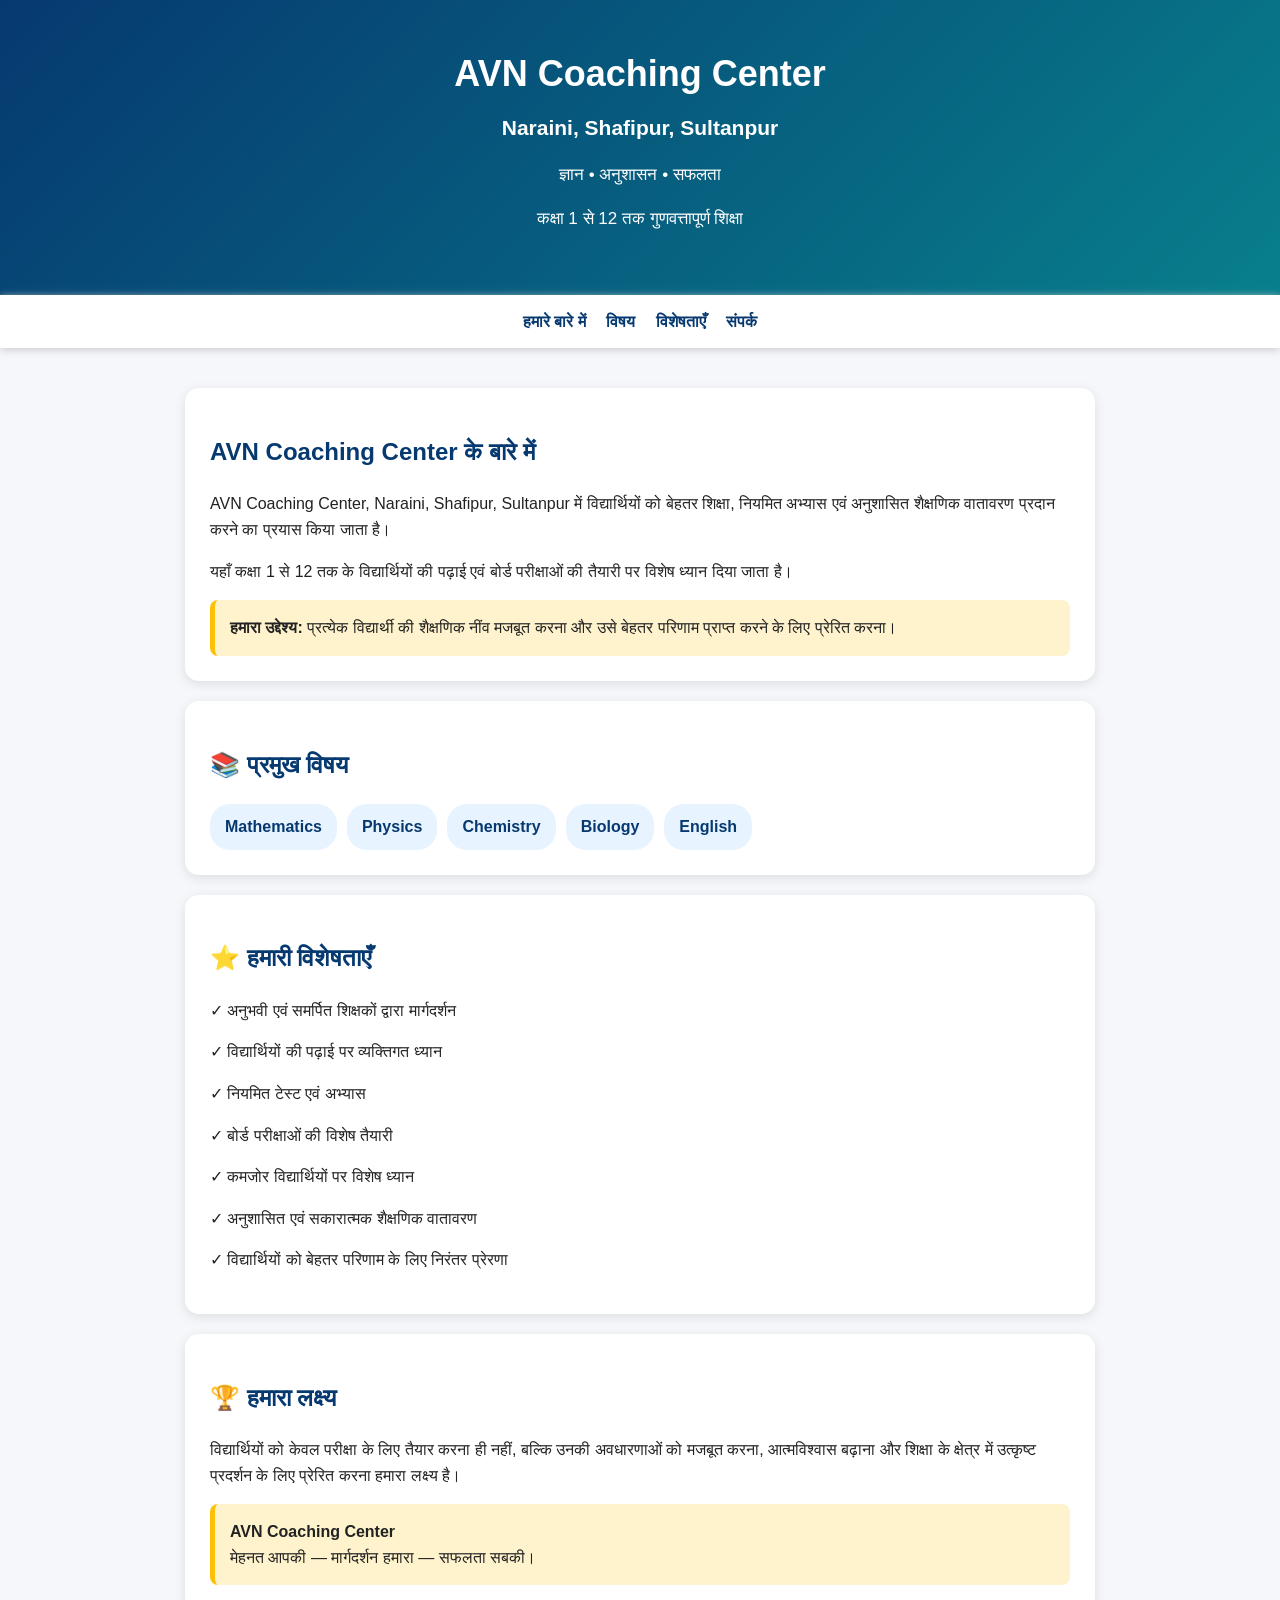
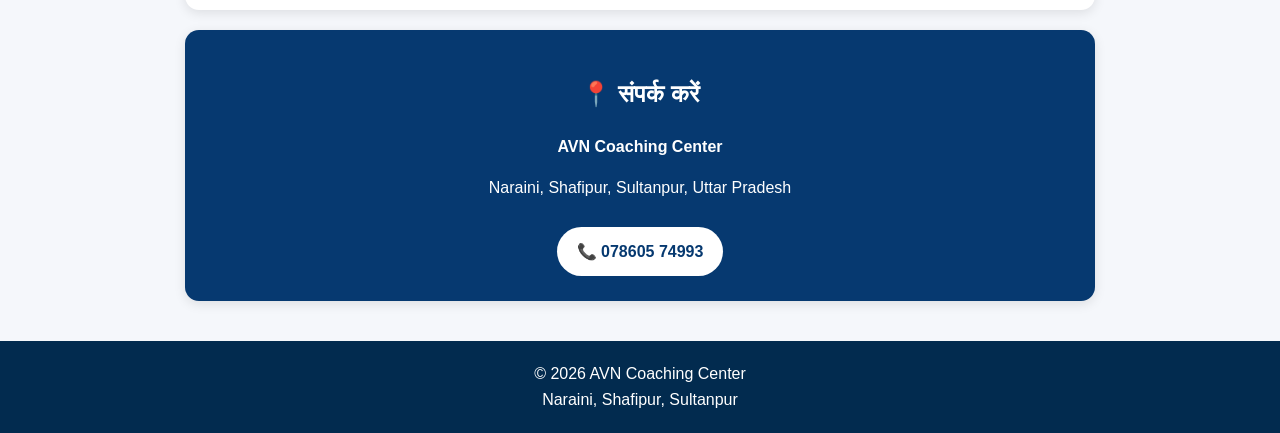
==== index.html @ ee7b9c40 "Add files via upload" ====
<!DOCTYPE html>
<html lang="hi">
<head>
  <meta charset="UTF-8">
  <meta name="viewport" content="width=device-width, initial-scale=1.0">
  <title>AVN Coaching Center | Naraini Shafipur Sultanpur</title>
  <meta name="description" content="AVN Coaching Center, Naraini, Shafipur, Sultanpur. कक्षा 1 से 12 तक गुणवत्तापूर्ण शिक्षा, अनुशासन, नियमित टेस्ट और बोर्ड परीक्षा की विशेष तैयारी।">
  <style>
    *{box-sizing:border-box}
    body{margin:0;font-family:Arial,sans-serif;background:#f5f7fb;color:#222;line-height:1.6}
    header{background:linear-gradient(135deg,#063970,#087f8c);color:#fff;text-align:center;padding:45px 20px}
    header h1{margin:0;font-size:36px}
    header h2{margin:8px 0;font-size:21px;color:#fff}
    header p{font-size:17px}
    nav{background:#fff;text-align:center;padding:14px;box-shadow:0 2px 8px #ccc}
    nav a{color:#063970;text-decoration:none;font-weight:bold;margin:8px}
    .container{max-width:950px;margin:auto;padding:20px}
    .card{background:#fff;margin:20px 0;padding:25px;border-radius:14px;box-shadow:0 3px 12px rgba(0,0,0,.1)}
    h2{color:#063970}
    .highlight{background:#fff3cd;border-left:5px solid #ffc107;padding:15px;border-radius:8px}
    .subjects{display:flex;flex-wrap:wrap;gap:10px}
    .subject{background:#e7f3ff;color:#063970;padding:10px 15px;border-radius:20px;font-weight:bold}
    .contact{background:#063970;color:#fff;text-align:center}
    .contact h2{color:#fff}
    .phone{display:inline-block;background:#fff;color:#063970;padding:12px 20px;margin-top:10px;border-radius:25px;text-decoration:none;font-weight:bold}
    footer{text-align:center;background:#022b4f;color:#fff;padding:20px}
    @media(max-width:600px){header h1{font-size:29px}}
  </style>
</head>
<body>
<header>
  <h1>AVN Coaching Center</h1>
  <h2>Naraini, Shafipur, Sultanpur</h2>
  <p>ज्ञान • अनुशासन • सफलता</p>
  <p>कक्षा 1 से 12 तक गुणवत्तापूर्ण शिक्षा</p>
</header>

<nav>
  <a href="#about">हमारे बारे में</a>
  <a href="#subjects">विषय</a>
  <a href="#features">विशेषताएँ</a>
  <a href="#contact">संपर्क</a>
</nav>

<div class="container">
  <section class="card" id="about">
    <h2>AVN Coaching Center के बारे में</h2>
    <p>AVN Coaching Center, Naraini, Shafipur, Sultanpur में विद्यार्थियों को बेहतर शिक्षा, नियमित अभ्यास एवं अनुशासित शैक्षणिक वातावरण प्रदान करने का प्रयास किया जाता है।</p>
    <p>यहाँ कक्षा 1 से 12 तक के विद्यार्थियों की पढ़ाई एवं बोर्ड परीक्षाओं की तैयारी पर विशेष ध्यान दिया जाता है।</p>
    <div class="highlight"><strong>हमारा उद्देश्य:</strong> प्रत्येक विद्यार्थी की शैक्षणिक नींव मजबूत करना और उसे बेहतर परिणाम प्राप्त करने के लिए प्रेरित करना।</div>
  </section>

  <section class="card" id="subjects">
    <h2>📚 प्रमुख विषय</h2>
    <div class="subjects">
      <span class="subject">Mathematics</span>
      <span class="subject">Physics</span>
      <span class="subject">Chemistry</span>
      <span class="subject">Biology</span>
      <span class="subject">English</span>
    </div>
  </section>

  <section class="card" id="features">
    <h2>⭐ हमारी विशेषताएँ</h2>
    <p>✓ अनुभवी एवं समर्पित शिक्षकों द्वारा मार्गदर्शन</p>
    <p>✓ विद्यार्थियों की पढ़ाई पर व्यक्तिगत ध्यान</p>
    <p>✓ नियमित टेस्ट एवं अभ्यास</p>
    <p>✓ बोर्ड परीक्षाओं की विशेष तैयारी</p>
    <p>✓ कमजोर विद्यार्थियों पर विशेष ध्यान</p>
    <p>✓ अनुशासित एवं सकारात्मक शैक्षणिक वातावरण</p>
    <p>✓ विद्यार्थियों को बेहतर परिणाम के लिए निरंतर प्रेरणा</p>
  </section>

  <section class="card">
    <h2>🏆 हमारा लक्ष्य</h2>
    <p>विद्यार्थियों को केवल परीक्षा के लिए तैयार करना ही नहीं, बल्कि उनकी अवधारणाओं को मजबूत करना, आत्मविश्वास बढ़ाना और शिक्षा के क्षेत्र में उत्कृष्ट प्रदर्शन के लिए प्रेरित करना हमारा लक्ष्य है।</p>
    <div class="highlight"><strong>AVN Coaching Center</strong><br>मेहनत आपकी — मार्गदर्शन हमारा — सफलता सबकी।</div>
  </section>

  <section class="card contact" id="contact">
    <h2>📍 संपर्क करें</h2>
    <p><strong>AVN Coaching Center</strong></p>
    <p>Naraini, Shafipur, Sultanpur, Uttar Pradesh</p>
    <a class="phone" href="tel:07860574993">📞 078605 74993</a>
  </section>
</div>

<footer>
  © 2026 AVN Coaching Center<br>
  Naraini, Shafipur, Sultanpur
</footer>
</body>
</html>
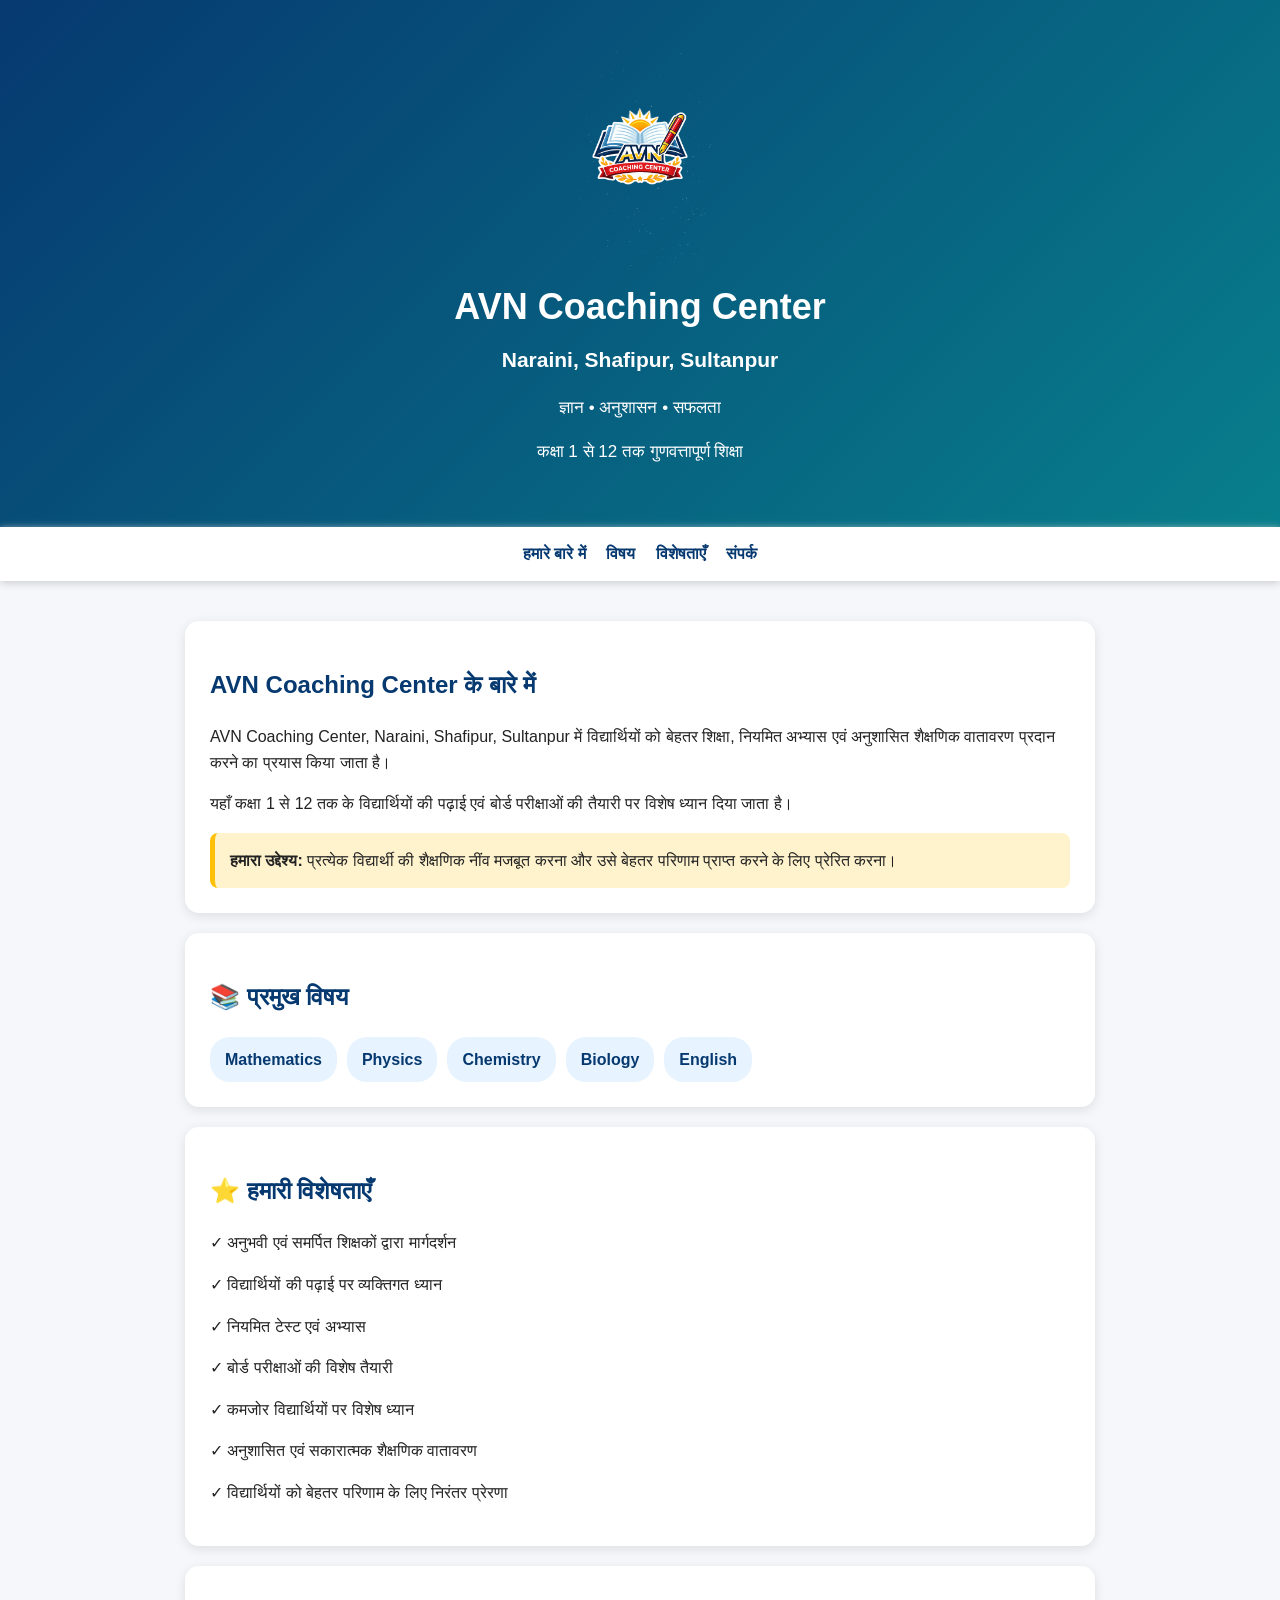
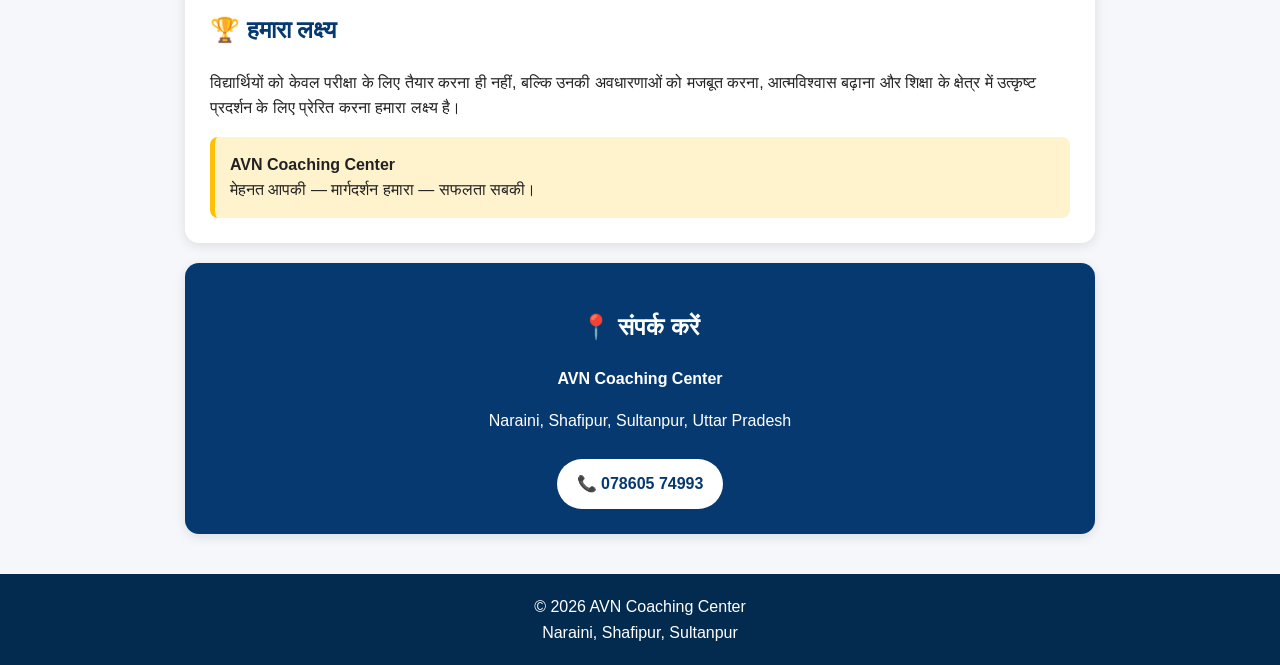
==== commit 46c12ff2: "AVN Coaching Center logo" ====
--- a/index.html
+++ b/index.html
@@ -29,6 +29,7 @@
 </head>
 <body>
 <header>
+  <img src="file_00000000124081f4a659f2d6ce7bf065.png" alt="AVN Coaching Center Logo" style="width:150px;max-width:40%;height:auto;">
   <h1>AVN Coaching Center</h1>
   <h2>Naraini, Shafipur, Sultanpur</h2>
   <p>ज्ञान • अनुशासन • सफलता</p>
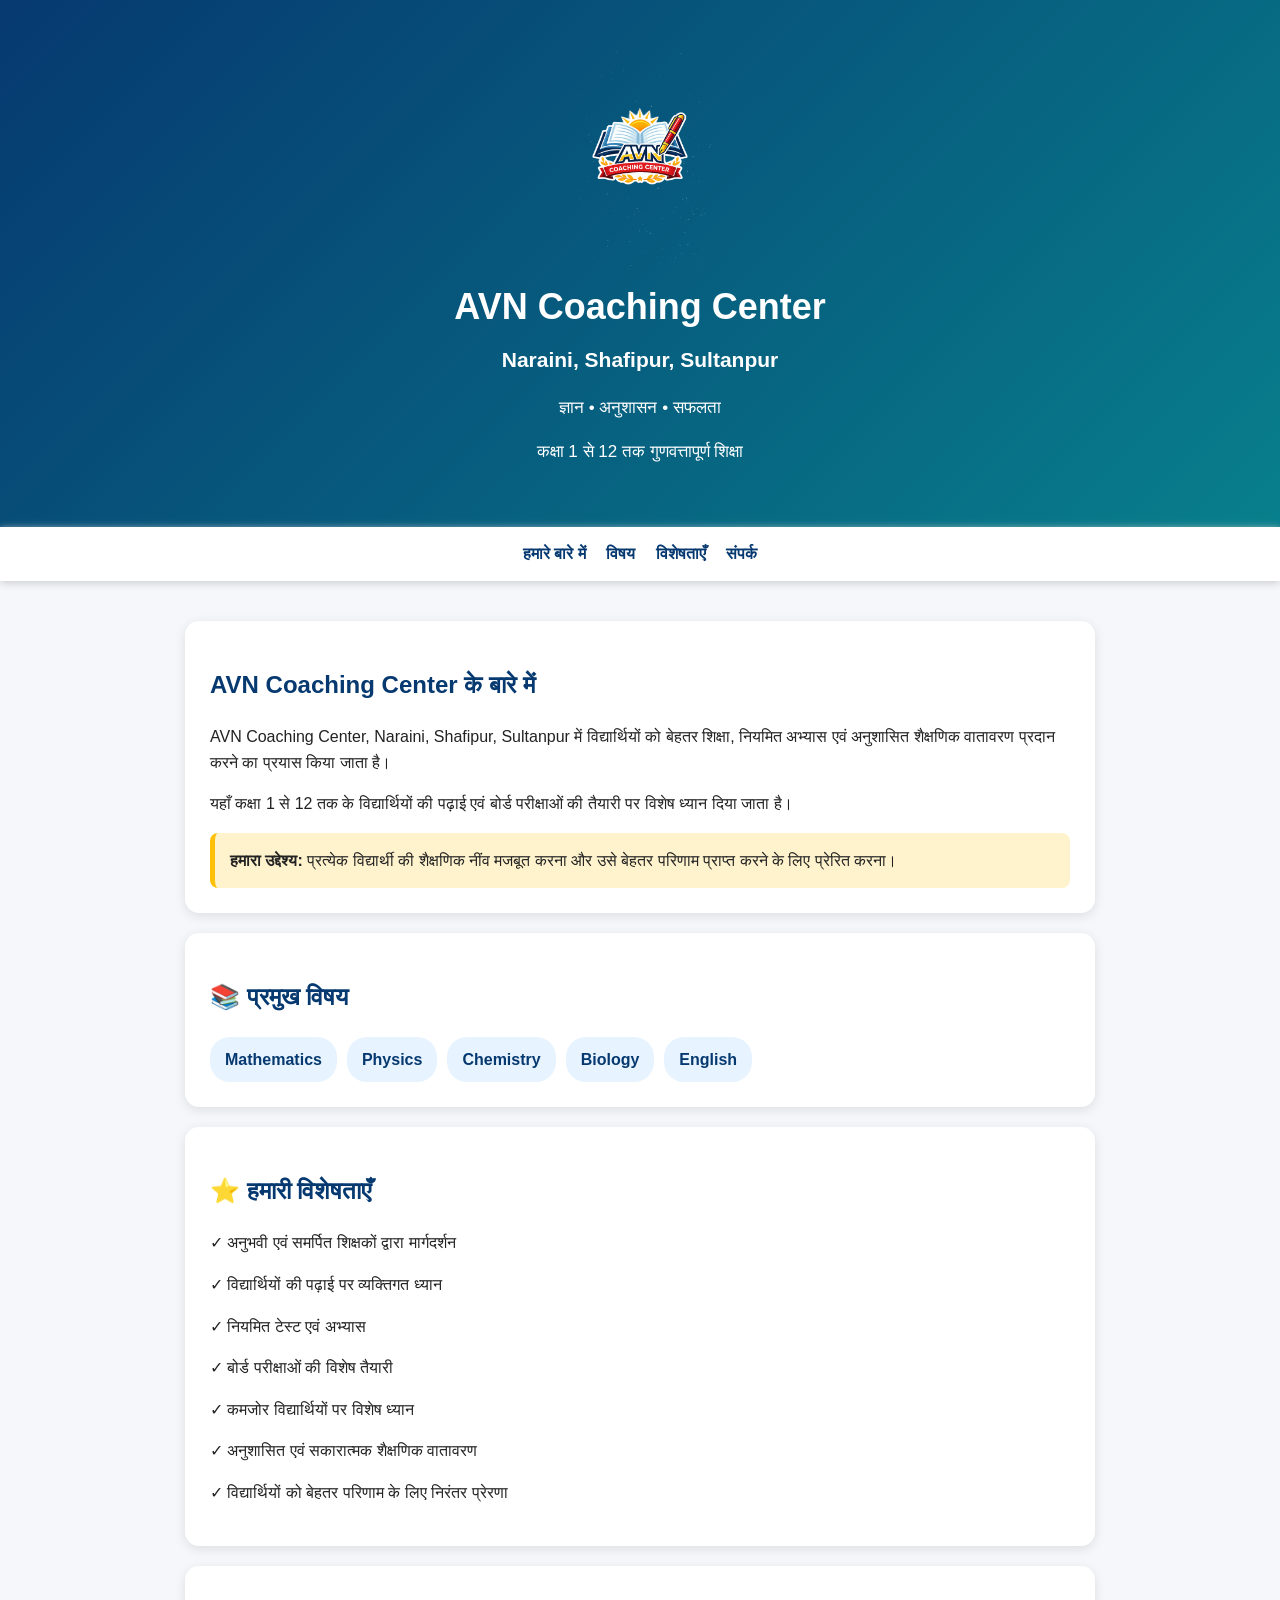
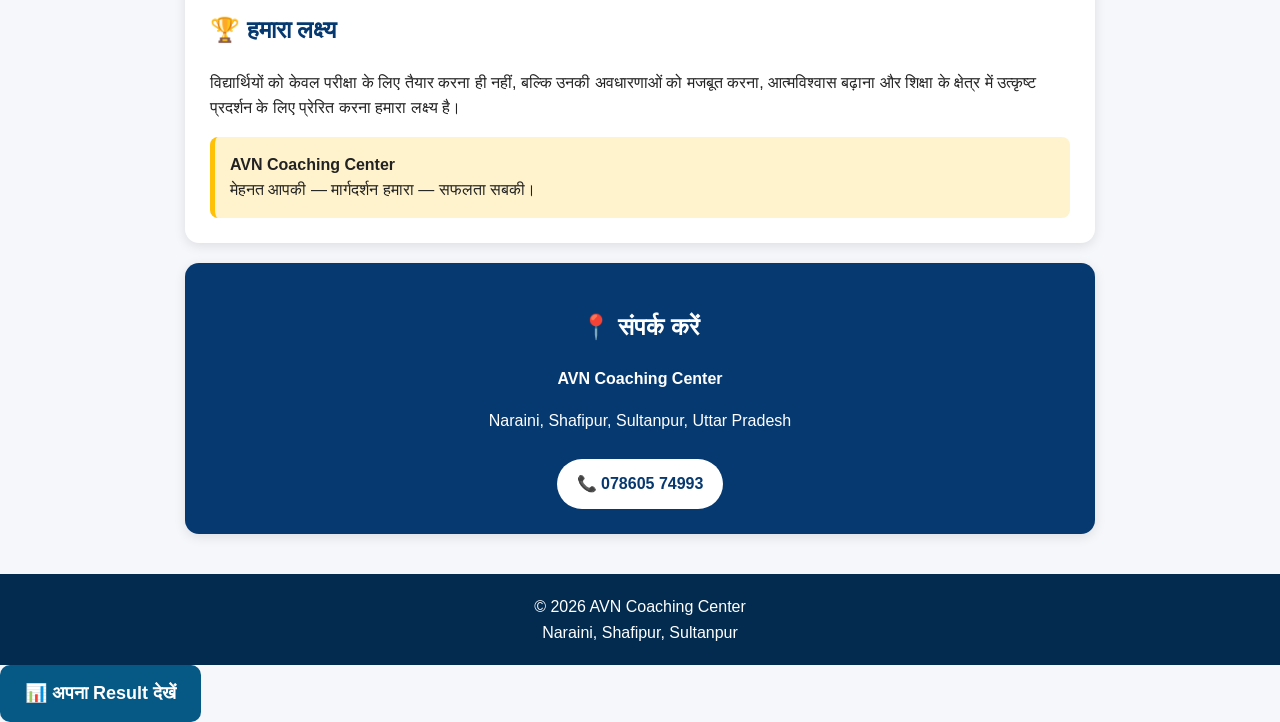
==== commit 26863b81: "Add link to view results in index.html" ====
--- a/index.html
+++ b/index.html
@@ -93,3 +93,14 @@
 </footer>
 </body>
 </html>
+<a href="result.html"
+   style="display:inline-block;
+          background:#075985;
+          color:white;
+          padding:14px 25px;
+          border-radius:10px;
+          text-decoration:none;
+          font-weight:bold;
+          font-size:18px;">
+   📊 अपना Result देखें
+</a>
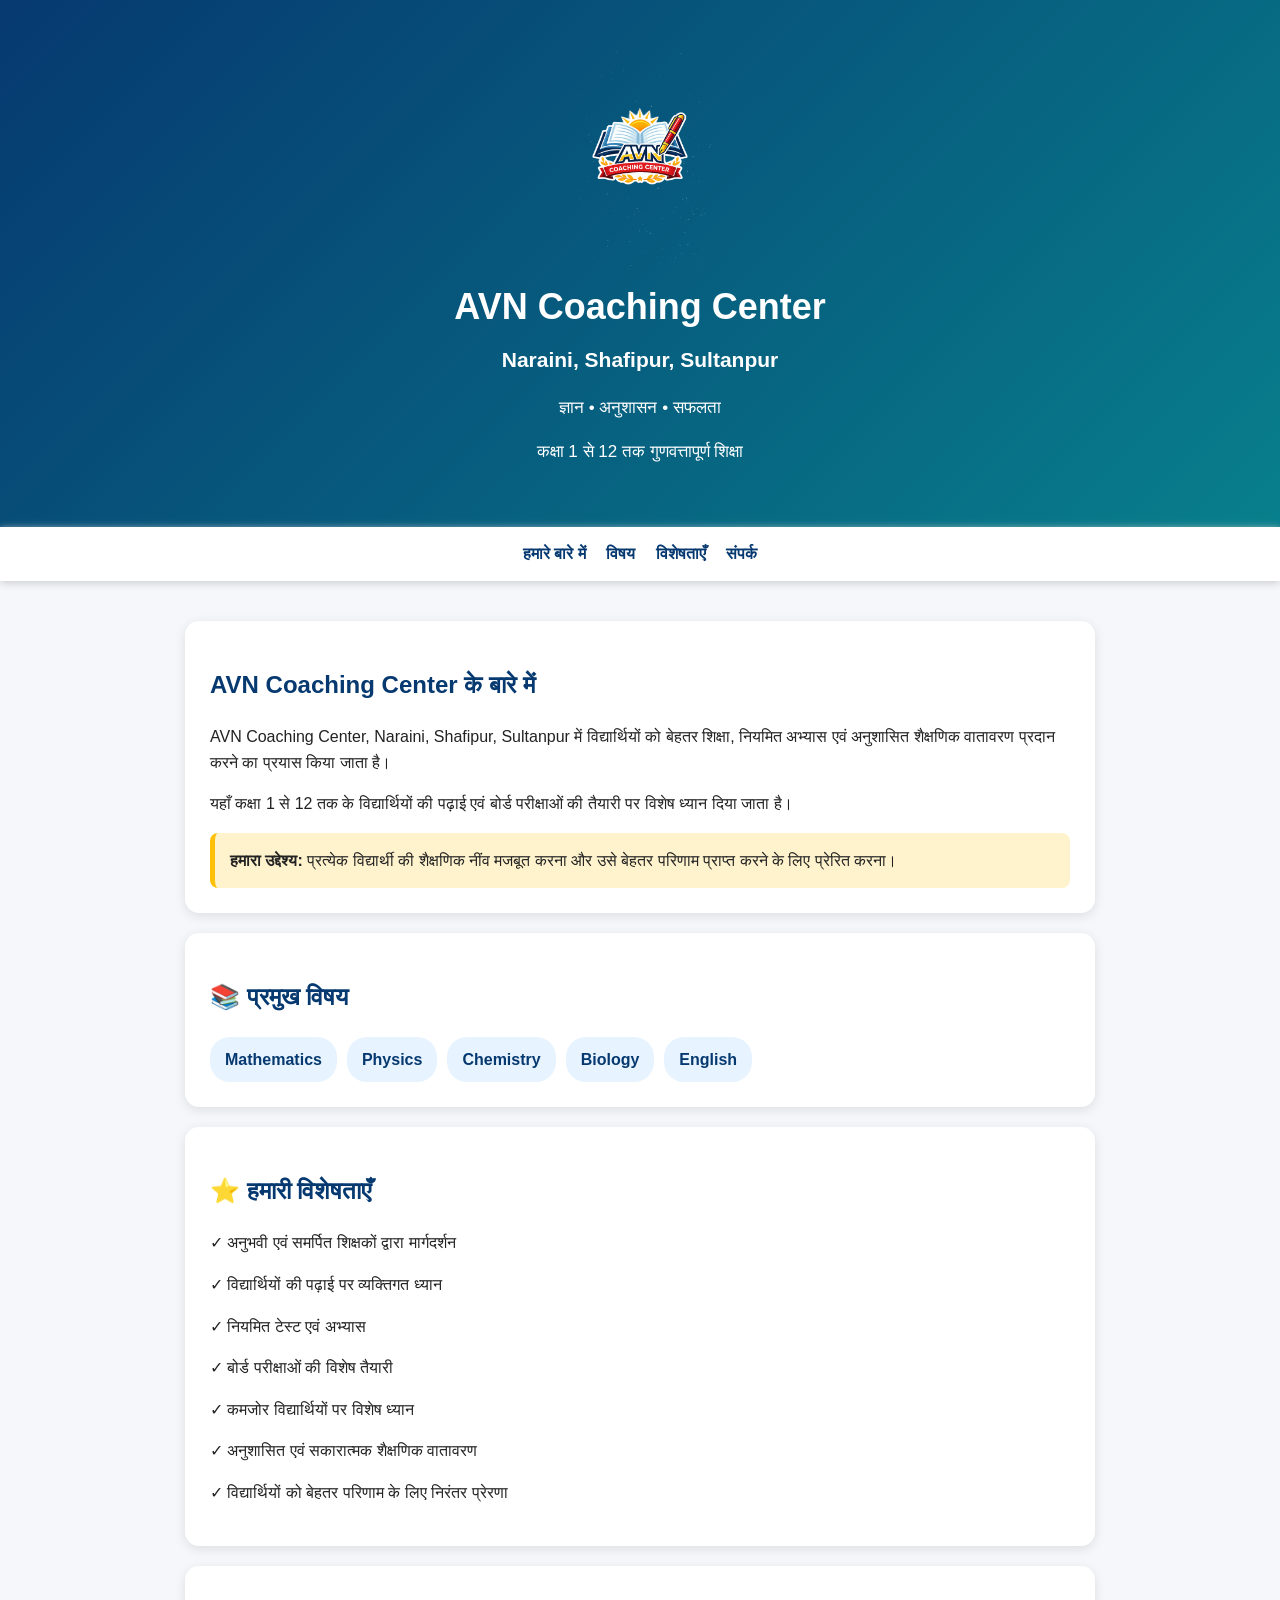
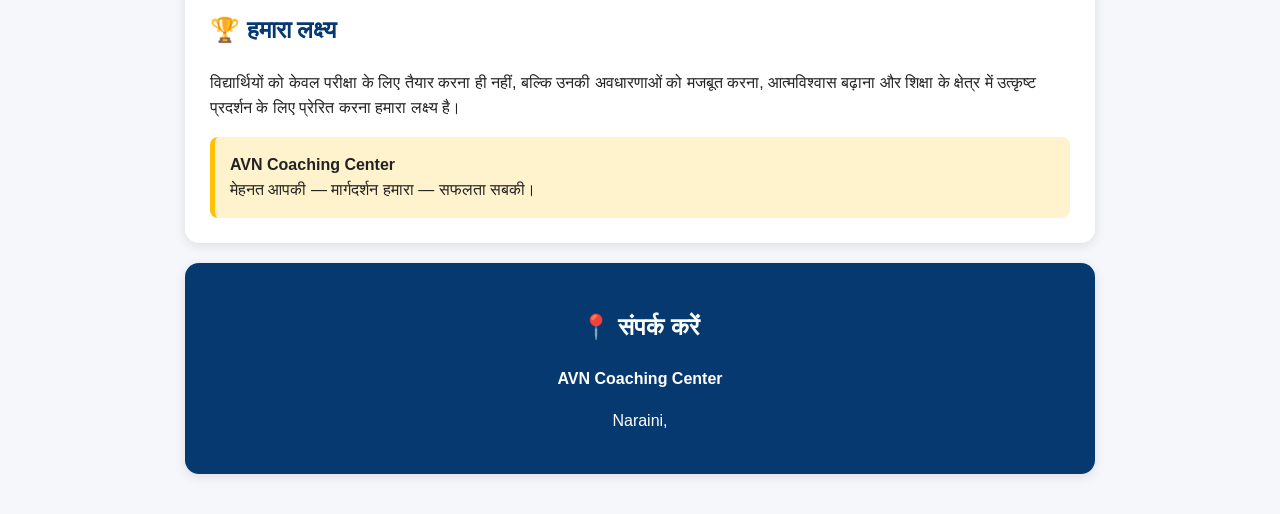
==== commit f487a737: "Update index.html" ====
--- a/index.html
+++ b/index.html
@@ -82,25 +82,4 @@
   <section class="card contact" id="contact">
     <h2>📍 संपर्क करें</h2>
     <p><strong>AVN Coaching Center</strong></p>
-    <p>Naraini, Shafipur, Sultanpur, Uttar Pradesh</p>
-    <a class="phone" href="tel:07860574993">📞 078605 74993</a>
-  </section>
-</div>
-
-<footer>
-  © 2026 AVN Coaching Center<br>
-  Naraini, Shafipur, Sultanpur
-</footer>
-</body>
-</html>
-<a href="result.html"
-   style="display:inline-block;
-          background:#075985;
-          color:white;
-          padding:14px 25px;
-          border-radius:10px;
-          text-decoration:none;
-          font-weight:bold;
-          font-size:18px;">
-   📊 अपना Result देखें
-</a>
+    <p>Naraini,
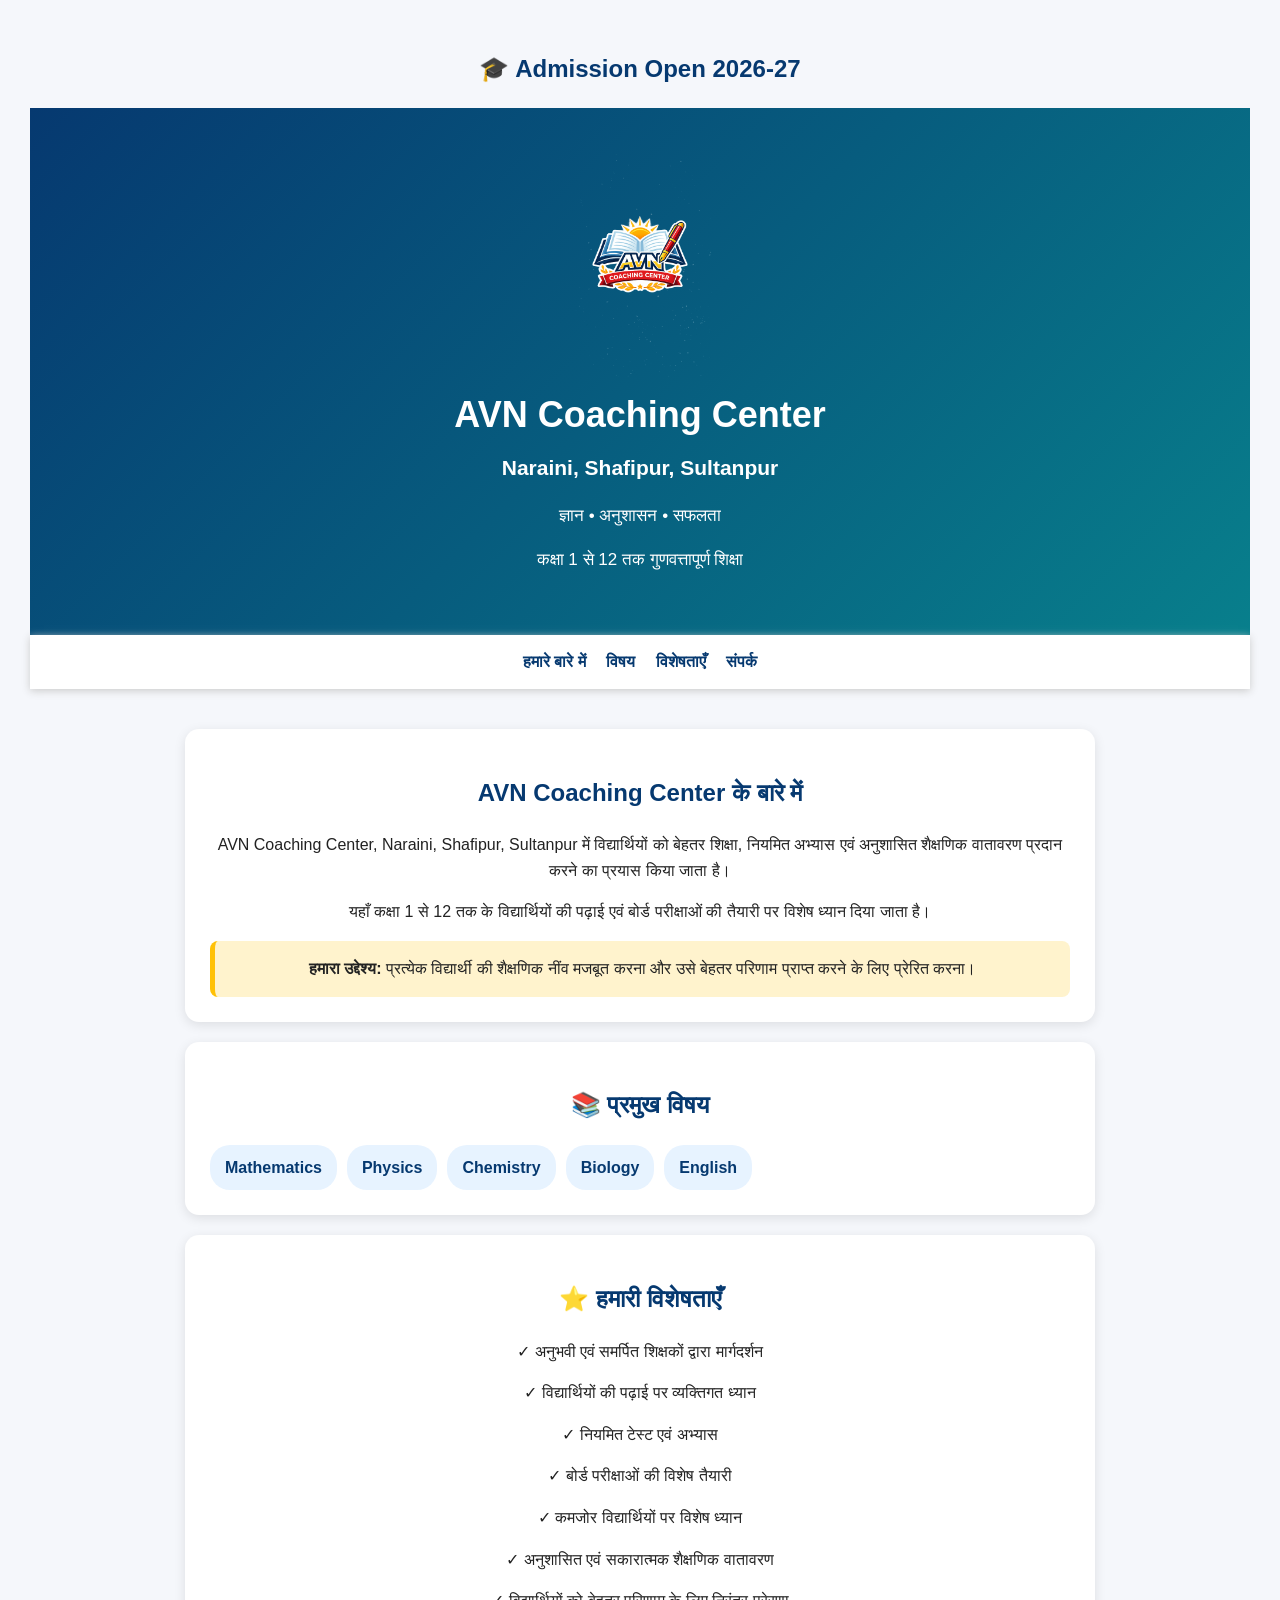
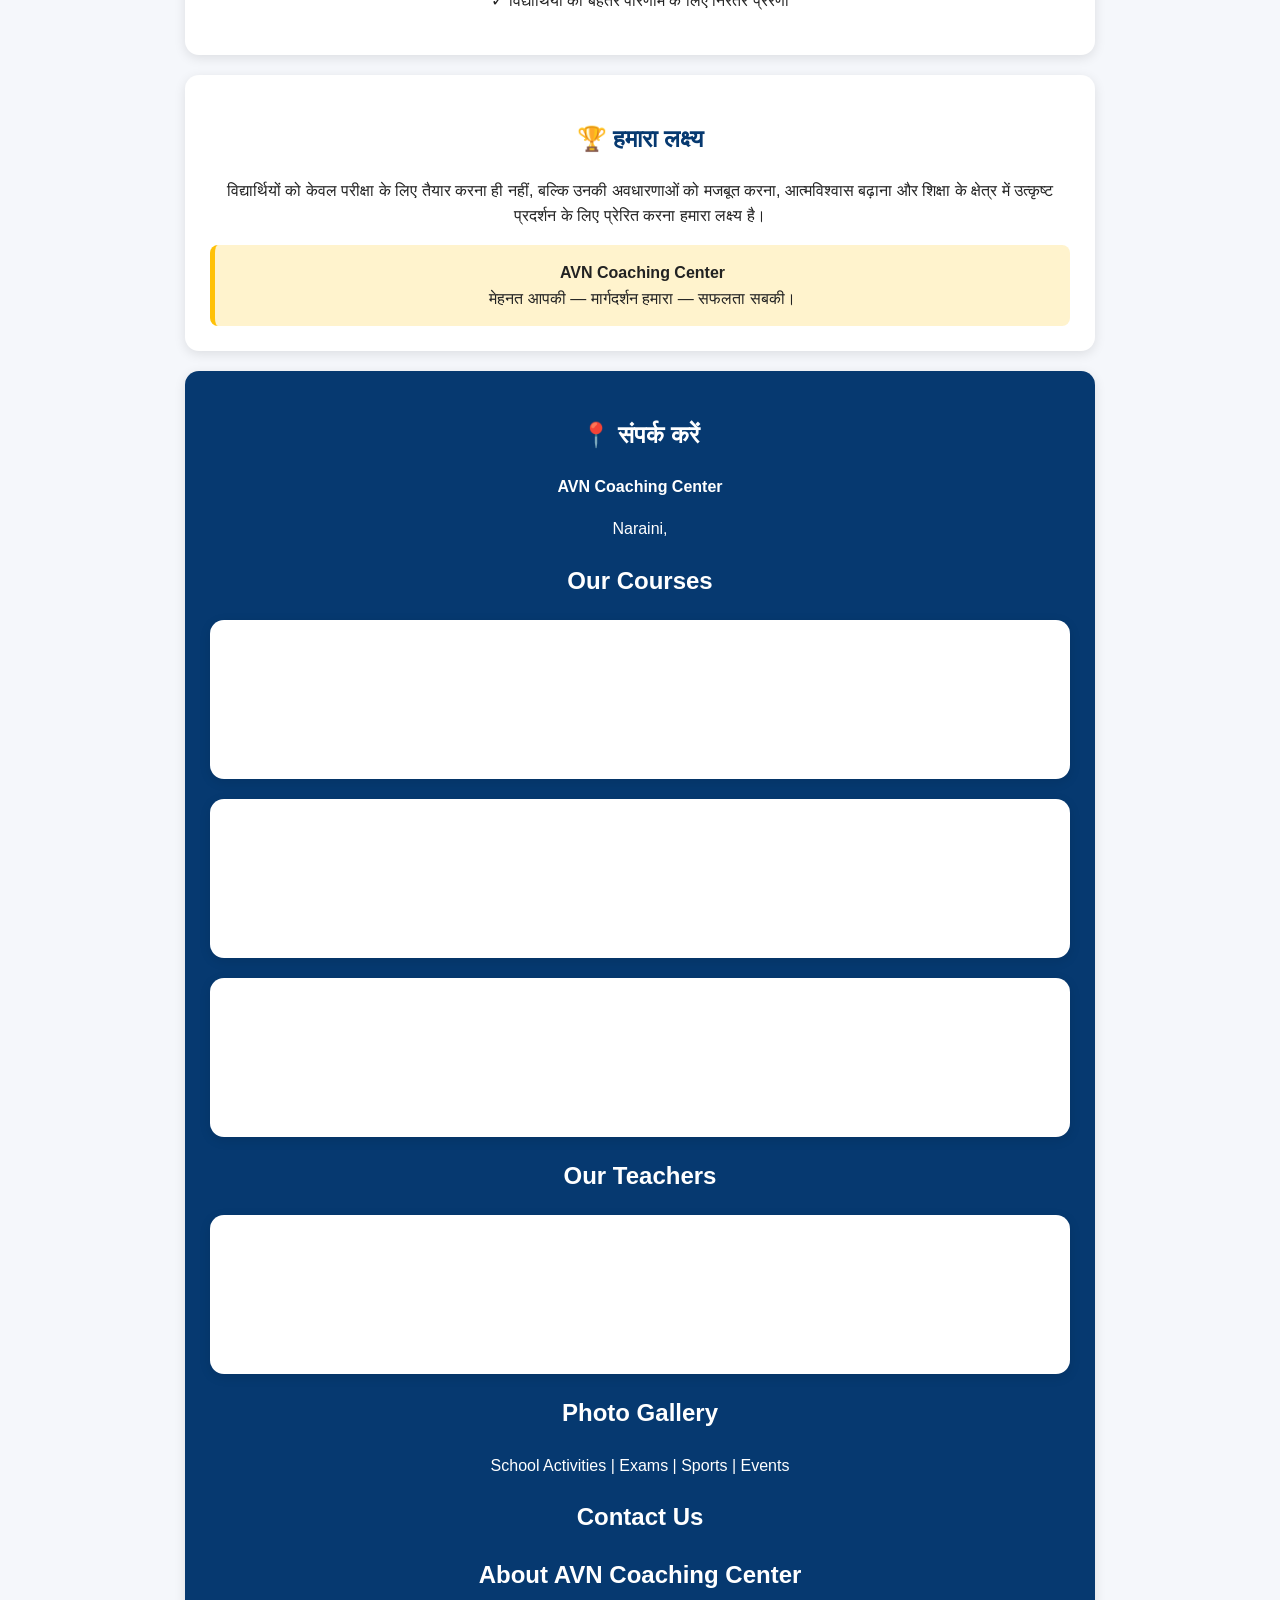
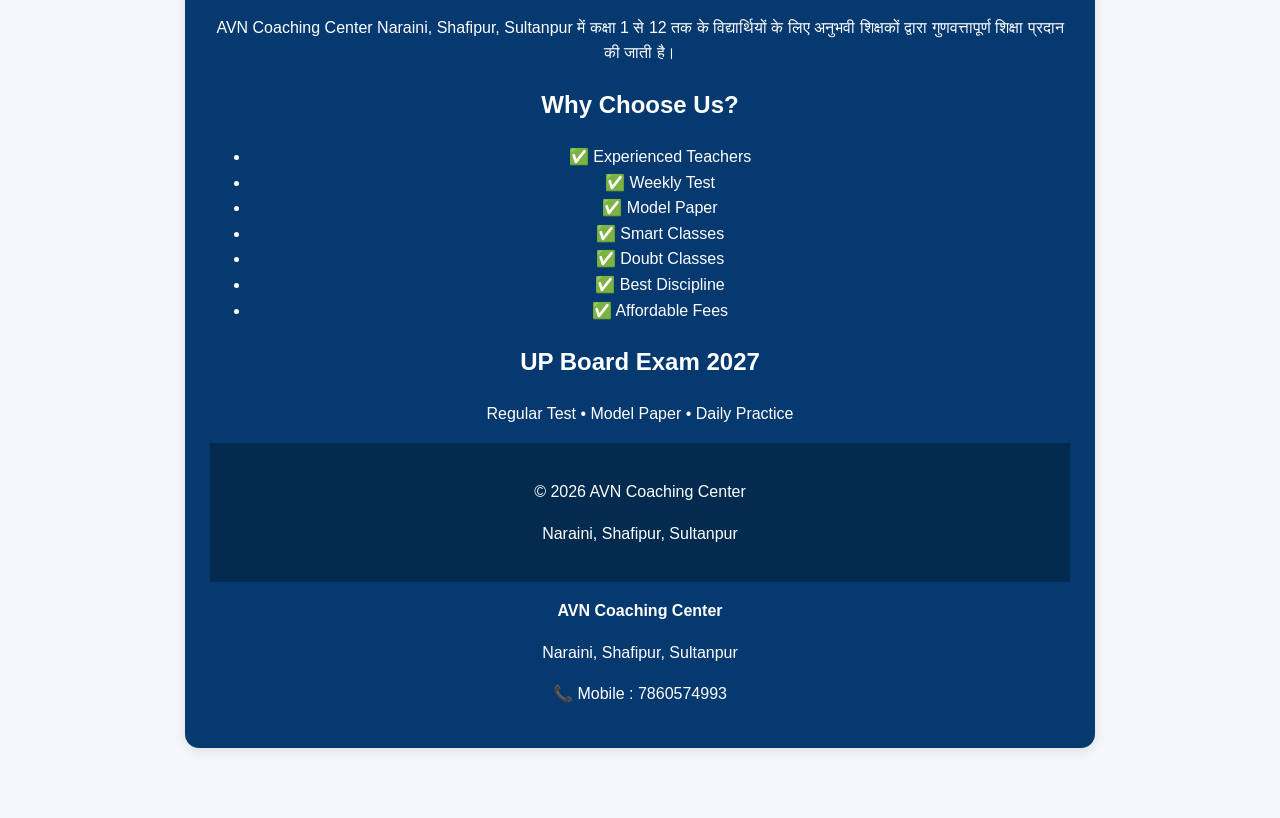
==== commit d78a6975: "Update index.html" ====
--- a/index.html
+++ b/index.html
@@ -26,6 +26,9 @@
     footer{text-align:center;background:#022b4f;color:#fff;padding:20px}
     @media(max-width:600px){header h1{font-size:29px}}
   </style>
+  <section style="text-align:center;padding:30px;">
+  <h2>🎓 Admission Open 2026-27</h2>
+
 </head>
 <body>
 <header>
@@ -83,3 +86,135 @@
     <h2>📍 संपर्क करें</h2>
     <p><strong>AVN Coaching Center</strong></p>
     <p>Naraini,
+<section class="courses">
+
+<h2>Our Courses</h2>
+
+<div class="card">
+
+<h3>Class 1 to 5</h3>
+
+<p>All Subjects</p>
+
+</div>
+
+<div class="card">
+
+<h3>Class 6 to 10</h3>
+
+<p>Math | Science | English</p>
+
+</div>
+
+<div class="card">
+
+<h3>Class 11 & 12</h3>
+
+<p>Physics | Chemistry | Biology | Mathematics</p>
+
+</div>
+
+</section>
+
+<section class="teachers">
+
+<h2>Our Teachers</h2>
+
+<div class="card">
+
+<h3>Naveen Kumar Yadav</h3>
+
+<p>Director</p>
+
+</div>
+
+</section>
+
+<section class="gallery">
+
+<h2>Photo Gallery</h2>
+
+<p>School Activities | Exams | Sports | Events</p>
+
+</section>
+
+<section class="contact">
+
+<h2>Contact Us</h2>
+<section class="about">
+
+<h2>About AVN Coaching Center</h2>
+
+<p>
+AVN Coaching Center Naraini, Shafipur, Sultanpur
+में कक्षा 1 से 12 तक के विद्यार्थियों के लिए
+अनुभवी शिक्षकों द्वारा गुणवत्तापूर्ण शिक्षा प्रदान
+की जाती है।
+</p>
+
+</section>
+
+<section class="features">
+
+<h2>Why Choose Us?</h2>
+
+<ul>
+
+<li>✅ Experienced Teachers</li>
+
+<li>✅ Weekly Test</li>
+
+<li>✅ Model Paper</li>
+
+<li>✅ Smart Classes</li>
+
+<li>✅ Doubt Classes</li>
+
+<li>✅ Best Discipline</li>
+
+<li>✅ Affordable Fees</li>
+
+</ul>
+
+</section>
+
+<section class="exam">
+
+<h2>UP Board Exam 2027</h2>
+
+<p>
+
+Regular Test • Model Paper • Daily Practice
+
+</p>
+
+</section>
+
+<footer>
+
+<p>
+
+© 2026 AVN Coaching Center
+
+</p>
+
+<p>
+
+Naraini, Shafipur, Sultanpur
+
+</p>
+
+</footer>
+
+<script src="script.js"></script>
+
+</body>
+
+</html>
+<p><b>AVN Coaching Center</b></p>
+
+<p>Naraini, Shafipur, Sultanpur</p>
+
+<p>📞 Mobile : 7860574993</p>
+
+</section>
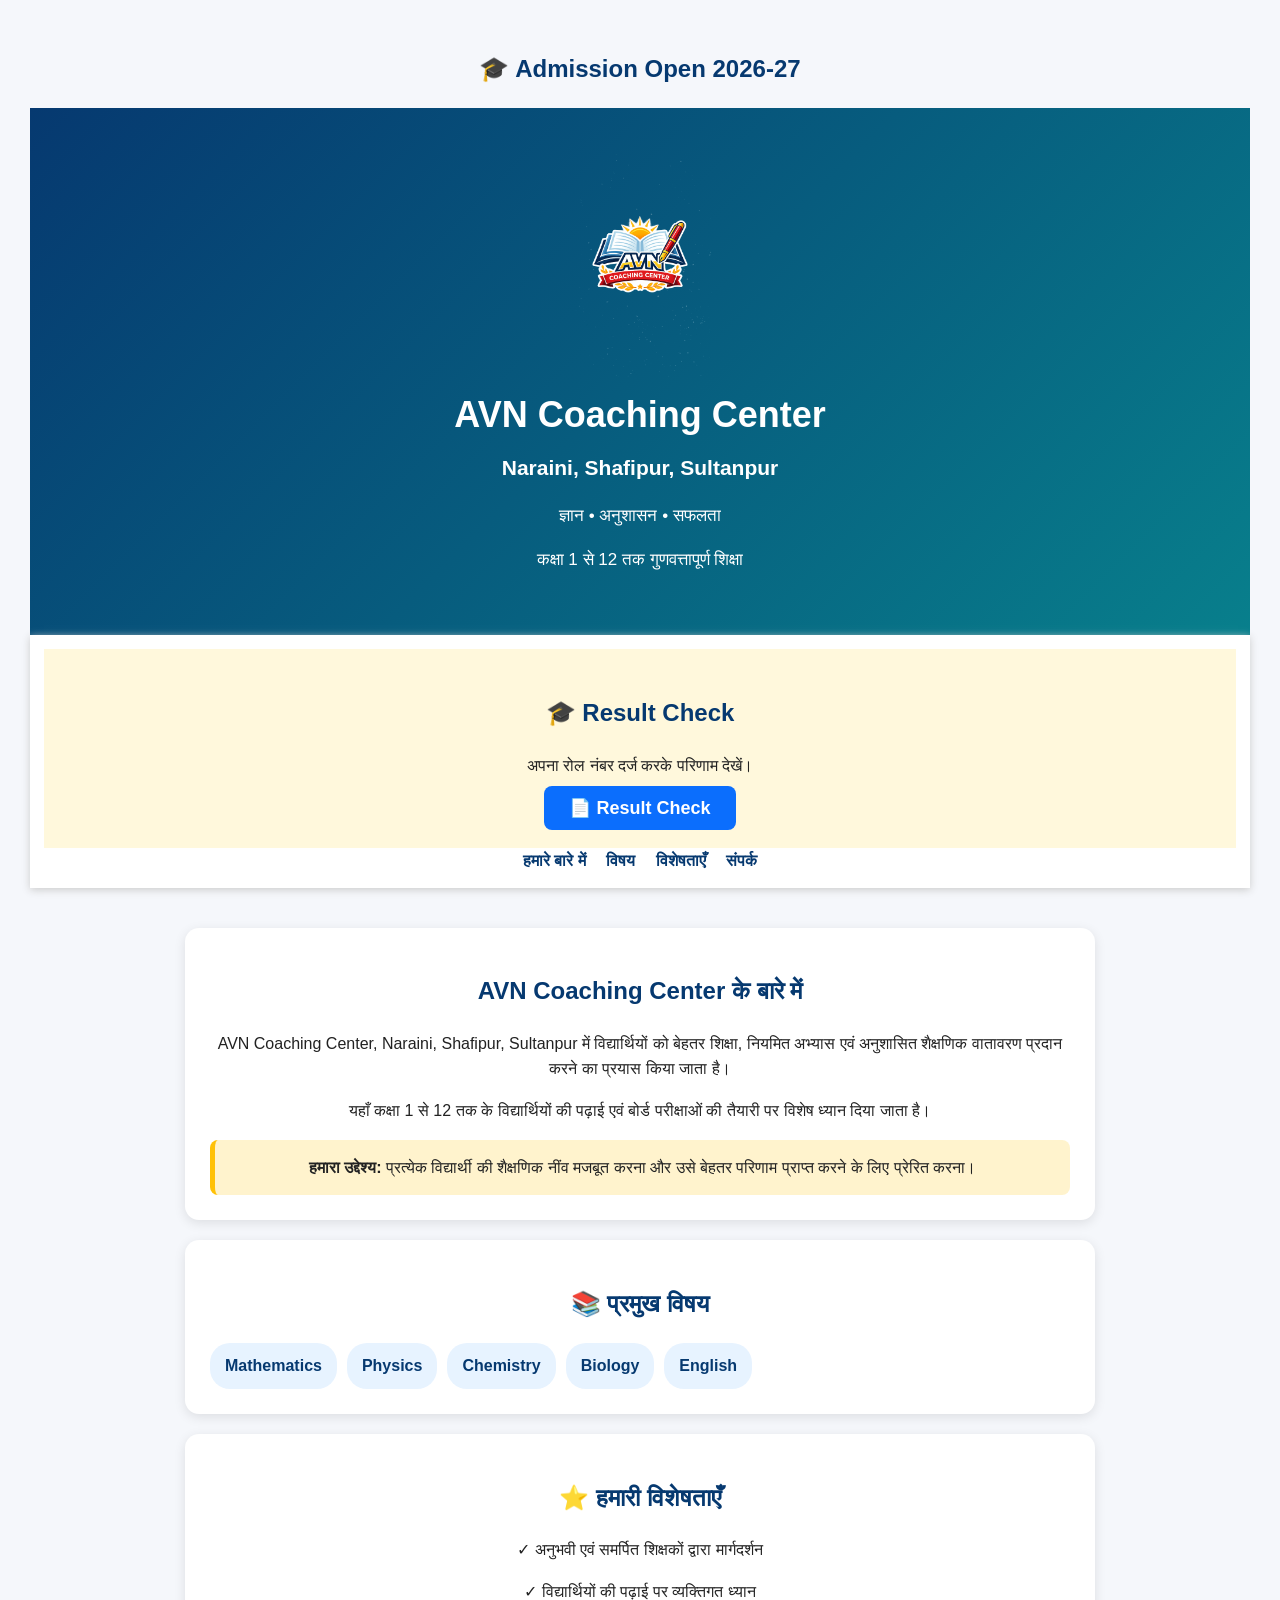
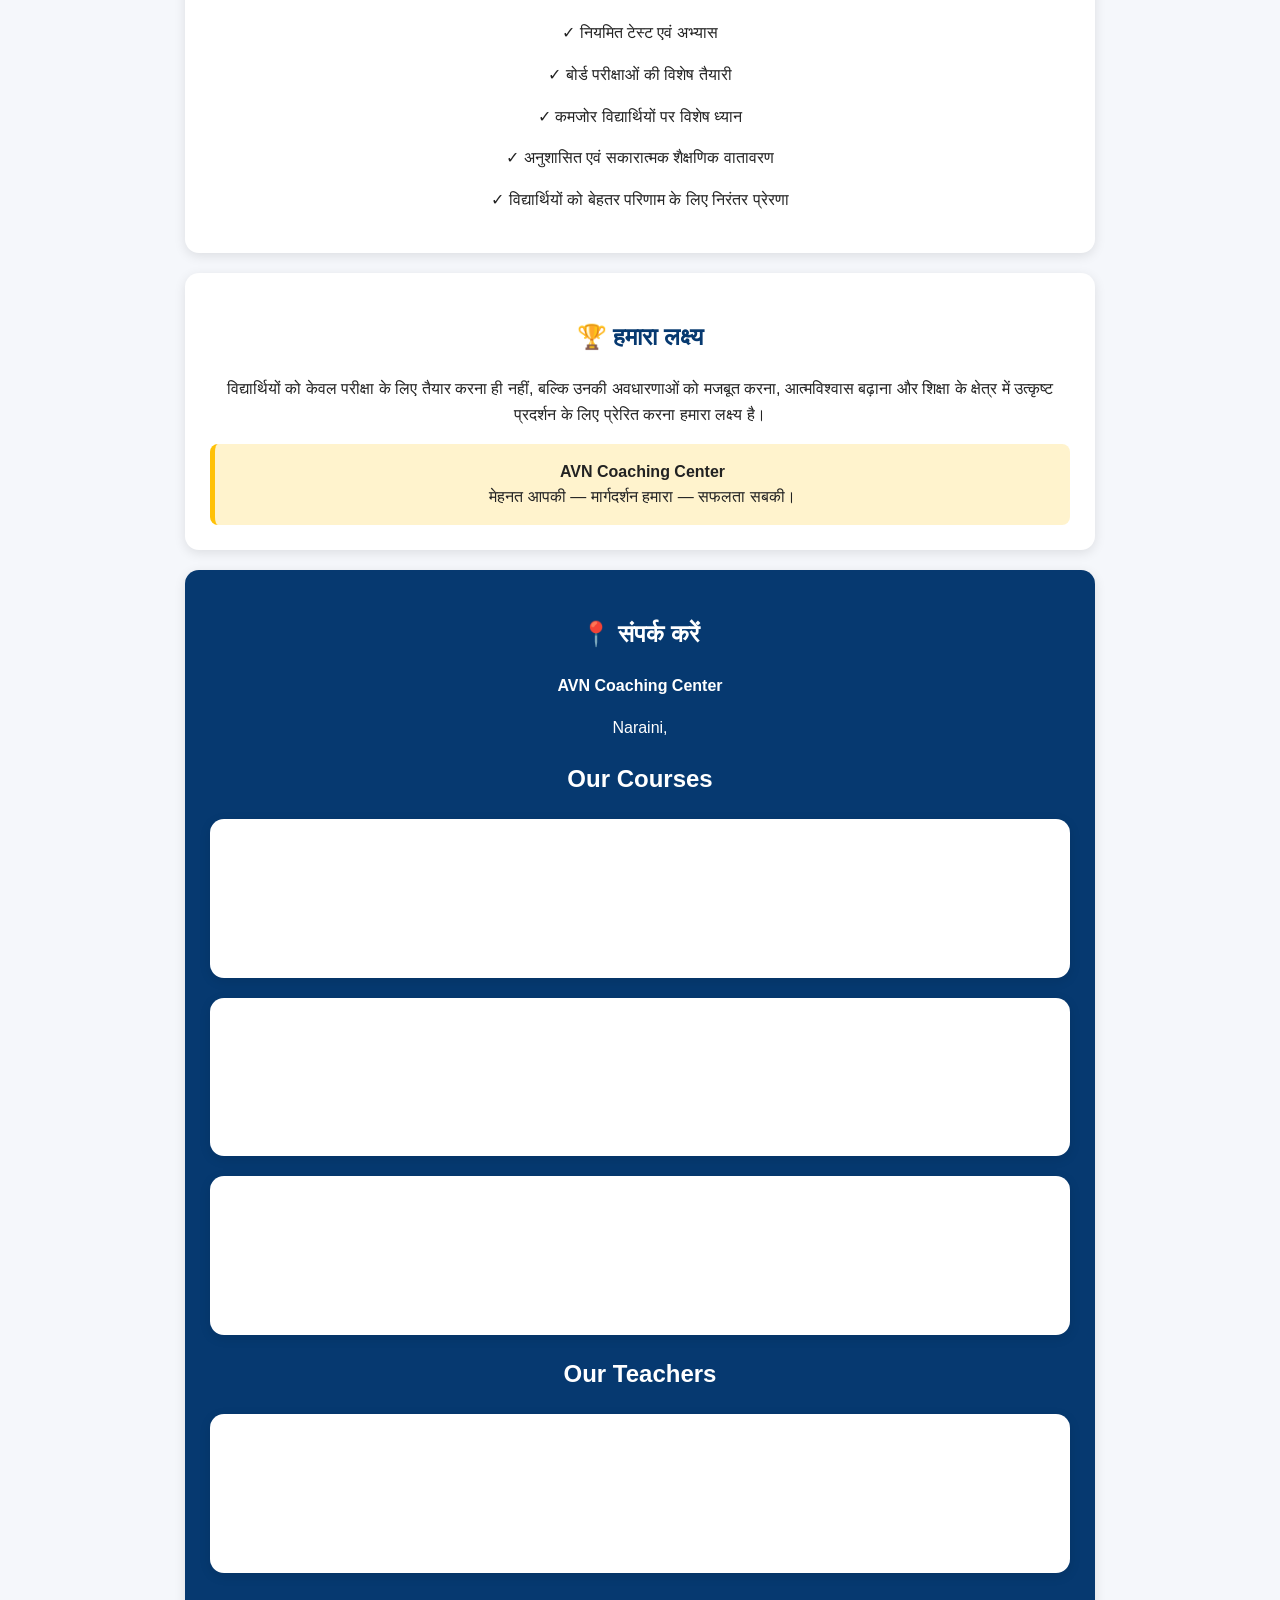
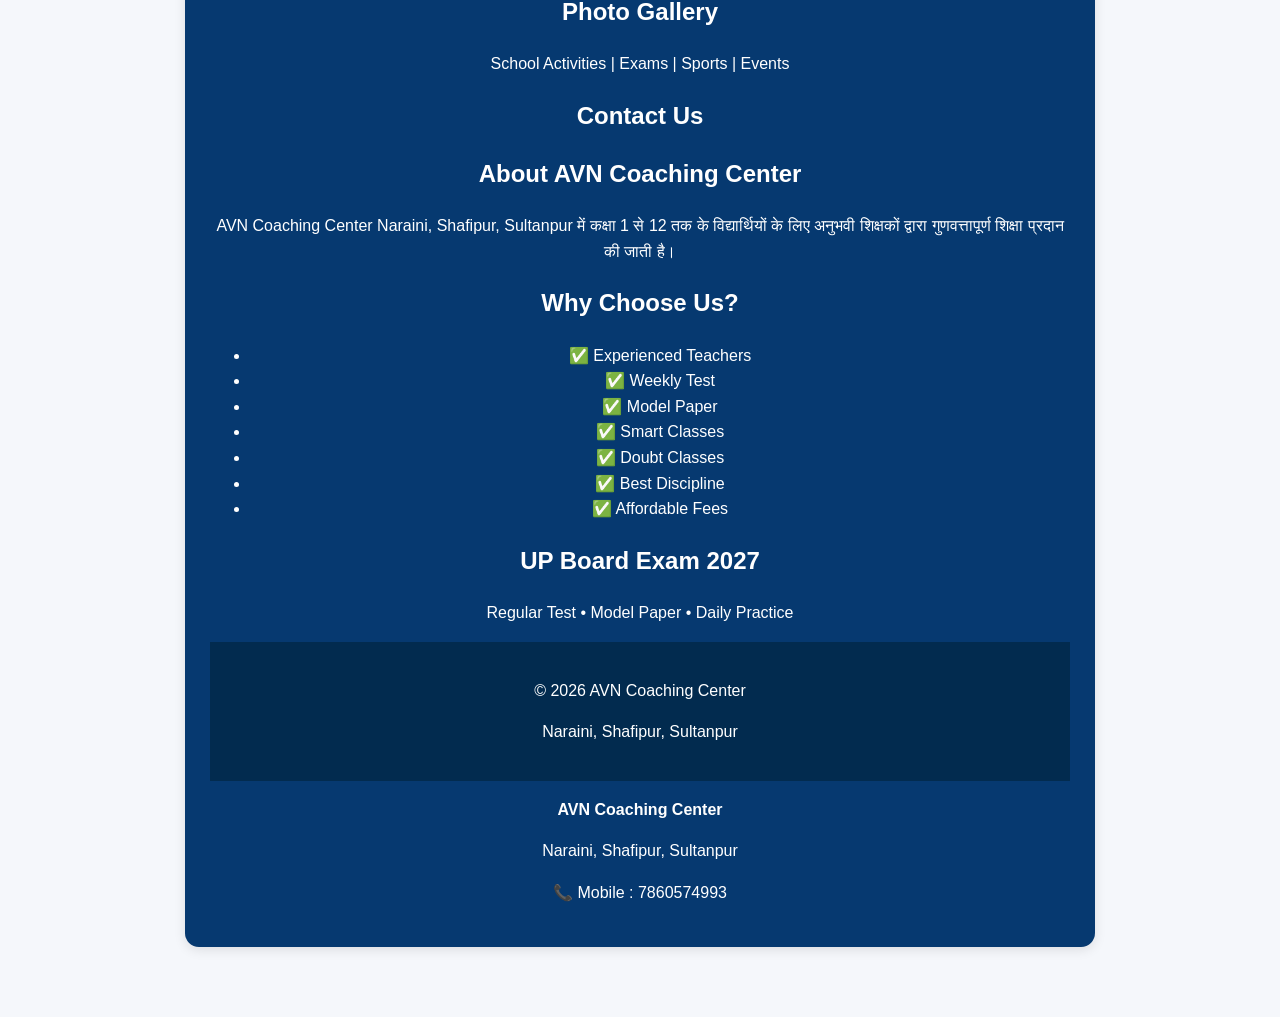
==== commit 61e5cf9d: "Update index.html" ====
--- a/index.html
+++ b/index.html
@@ -40,6 +40,21 @@
 </header>
 
 <nav>
+  <section style="text-align:center;padding:25px;background:#fff8dc;">
+  <h2>🎓 Result Check</h2>
+  <p>अपना रोल नंबर दर्ज करके परिणाम देखें।</p>
+
+  <a href="result.html"
+     style="background:#0b6efd;
+            color:white;
+            padding:12px 25px;
+            text-decoration:none;
+            border-radius:8px;
+            font-size:18px;
+            font-weight:bold;">
+     📄 Result Check
+  </a>
+</section>
   <a href="#about">हमारे बारे में</a>
   <a href="#subjects">विषय</a>
   <a href="#features">विशेषताएँ</a>
